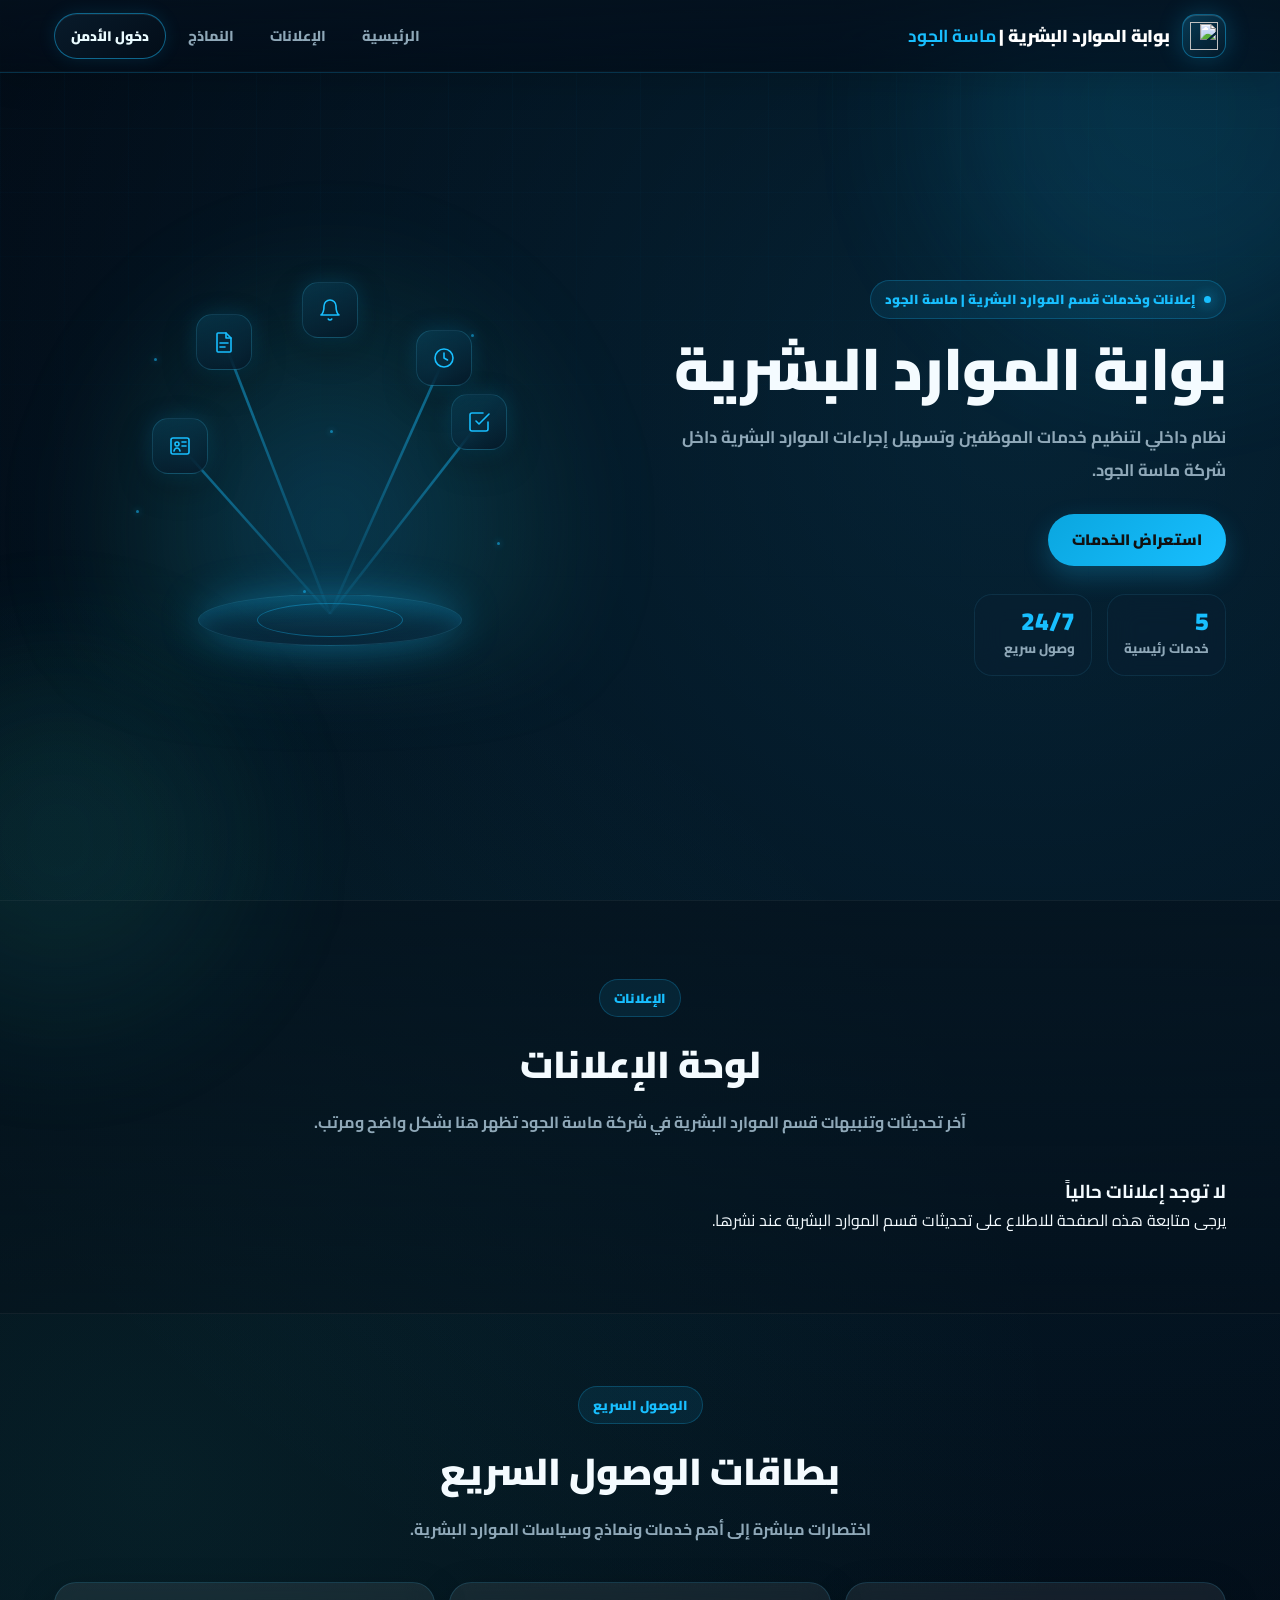
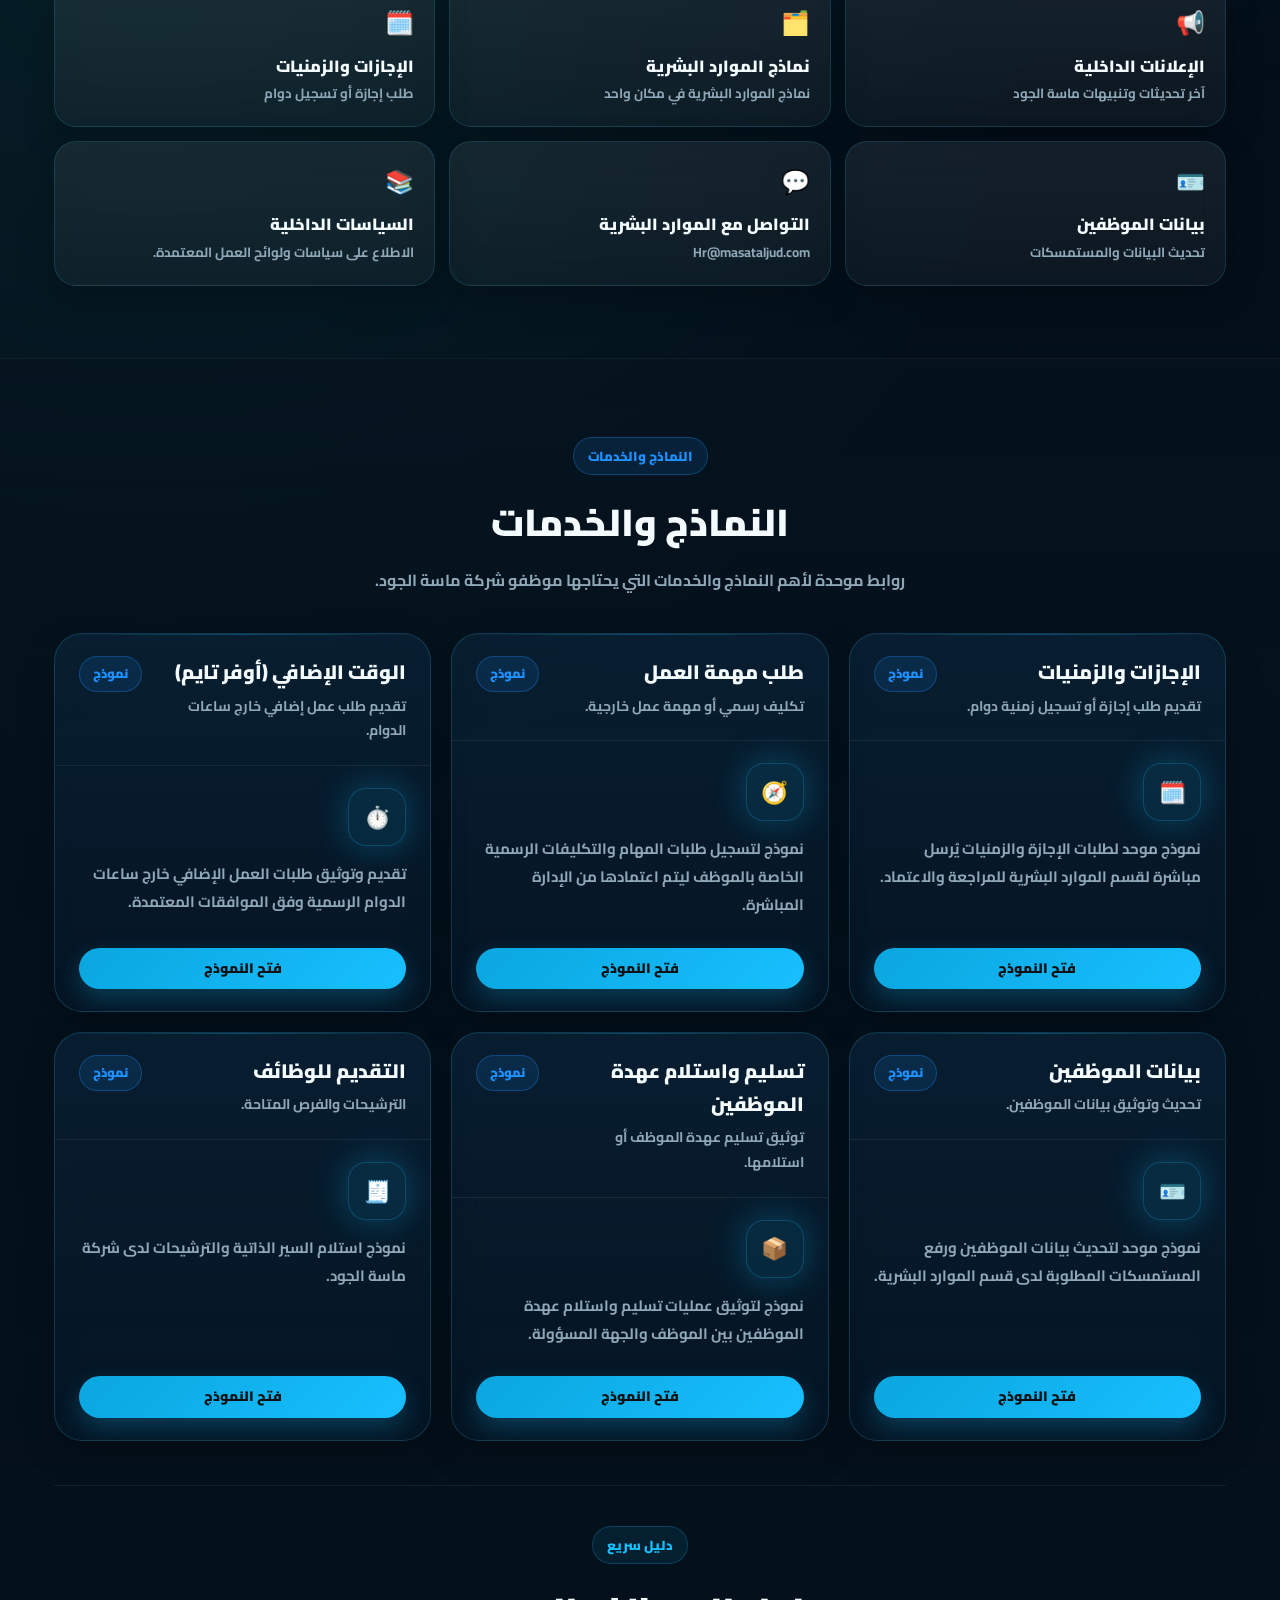
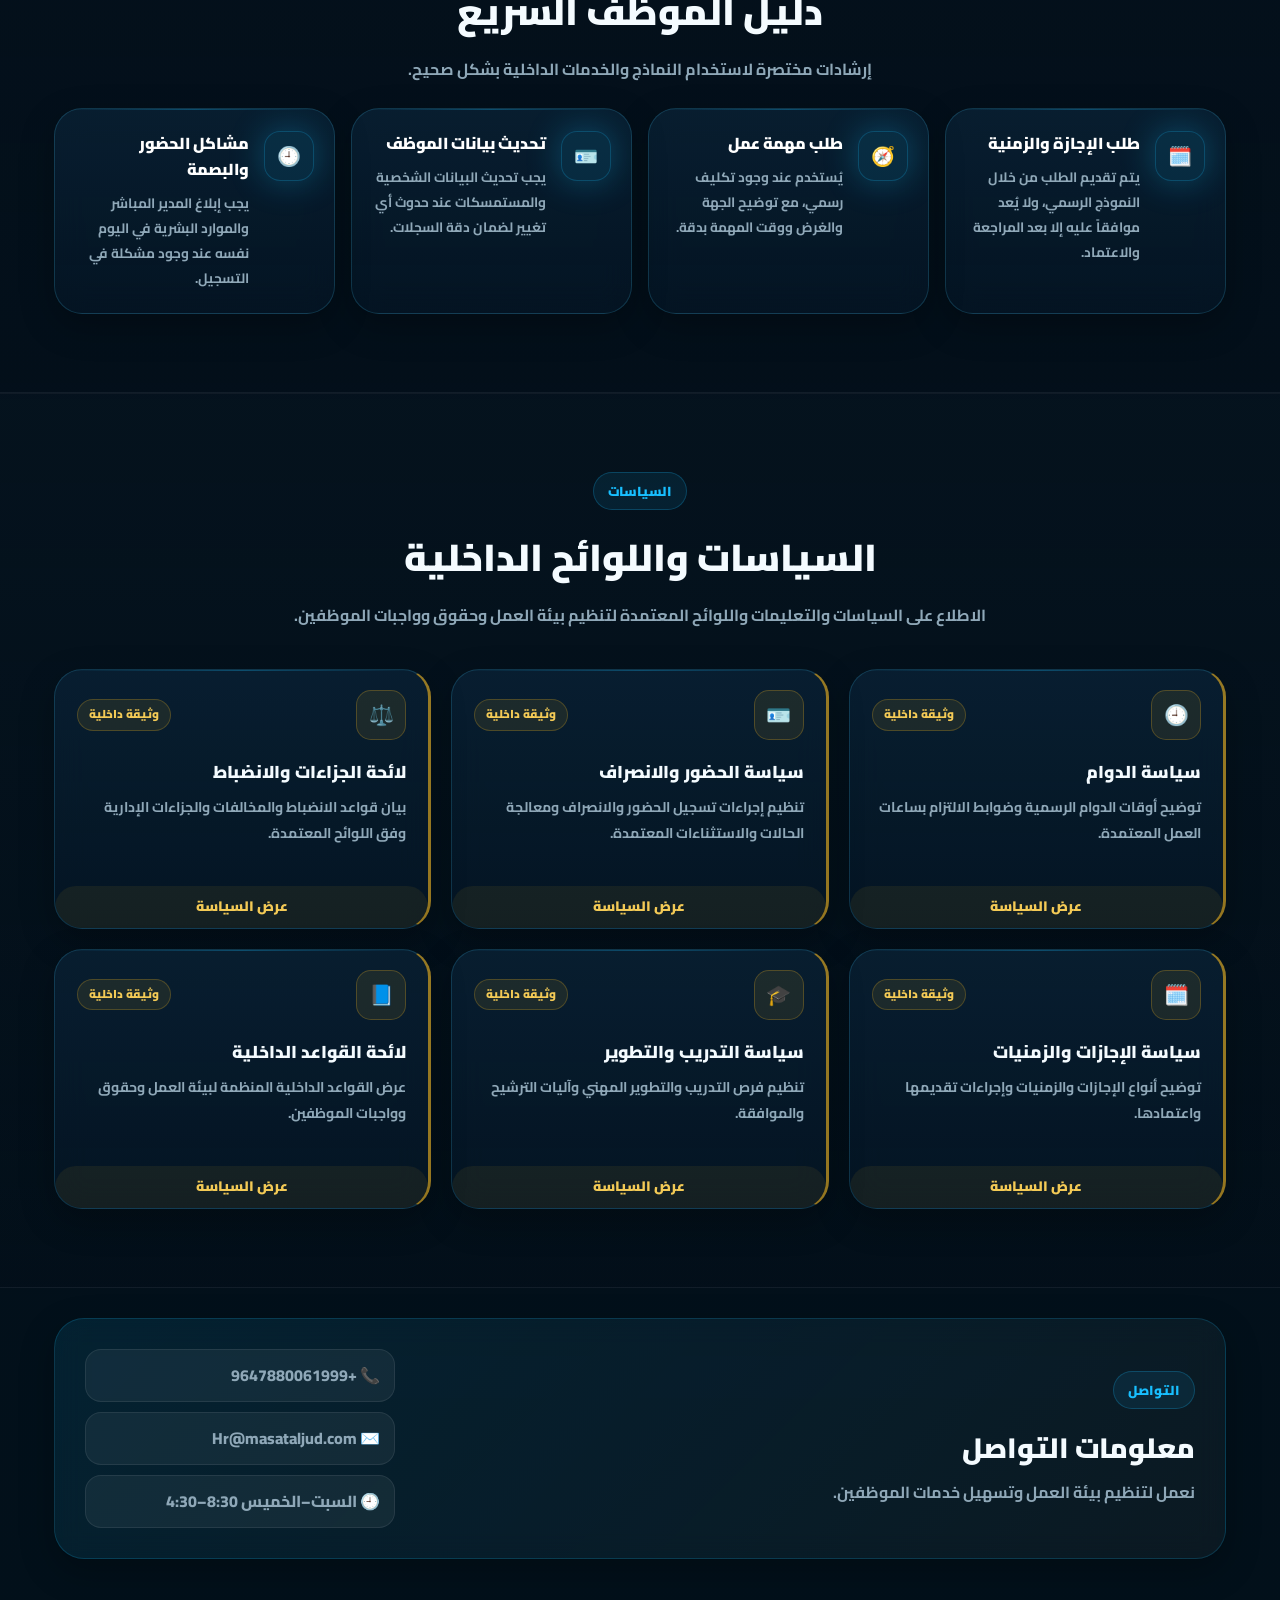
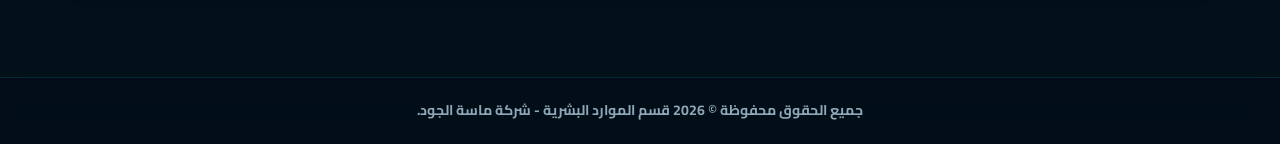
==== index.html @ 8b726bfa "Add files via upload" ====
<!DOCTYPE html>
<html lang="ar" dir="rtl">
<head>
  <meta charset="UTF-8" />
  <meta name="viewport" content="width=device-width, initial-scale=1.0, viewport-fit=cover" />
  <meta name="theme-color" content="#020812" />
  <meta name="mobile-web-app-capable" content="yes" />
  <meta name="apple-mobile-web-app-capable" content="yes" />
  <meta name="apple-mobile-web-app-status-bar-style" content="black-translucent" />
  <meta name="apple-mobile-web-app-title" content="موارد ماسة الجود" />
  <title>بوابة الموارد البشرية | شركة ماسة الجود</title>
  <link rel="preconnect" href="https://fonts.googleapis.com">
  <link href="https://fonts.googleapis.com/css2?family=Cairo:wght@300;400;600;700;800;900&display=swap" rel="stylesheet">
  <link rel="manifest" href="manifest.json?v=6" />
  <link rel="icon" type="image/png" sizes="192x192" href="icons/icon-192.png" />
  <link rel="apple-touch-icon" href="icons/icon-192.png" />
  <link rel="stylesheet" href="styles.css?v=9" />
</head>
<body>
  <div class="bg-orb orb-1"></div>
  <div class="bg-orb orb-2"></div>
  <div class="bg-grid"></div>

  <header id="header">
    <div class="container navbar">
      <a class="logo" href="index.html" aria-label="بوابة الموارد البشرية | شركة ماسة الجود">
        <span class="logo-icon">
          <img src="icons/logo-mark.svg" width="28" height="28" alt="" class="logo-mark-icon">
        </span>
        <span class="logo-text">بوابة الموارد البشرية | <strong>ماسة الجود</strong></span>
      </a>

      <nav class="nav-actions" aria-label="القائمة الرئيسية">
        <a class="nav-link" href="#home">الرئيسية</a>
        <a class="nav-link" href="#announcements">الإعلانات</a>
        <a class="nav-link" href="#forms">النماذج</a>
        <button class="btn btn-dark btn-sm" type="button" onclick="openAdminLogin()">دخول الأدمن</button>
      </nav>
    </div>
  </header>

  <main>
    <section class="hero portal-hero" id="home">
      <div class="container hero-layout">
        <div class="hero-copy reveal">
          <div class="eyebrow"><span></span>إعلانات وخدمات قسم الموارد البشرية | ماسة الجود</div>
          <h1>بوابة الموارد البشرية</h1>
          <p>
            نظام داخلي لتنظيم خدمات الموظفين وتسهيل إجراءات الموارد البشرية داخل شركة ماسة الجود.
          </p>

          <div class="hero-buttons">
            <a class="btn btn-primary" href="#quickAccess">استعراض الخدمات</a>
          </div>

          <div class="hero-metrics" aria-label="مؤشرات البوابة">
            <div><strong>5</strong><span>خدمات رئيسية</span></div>
            <div><strong>24/7</strong><span>وصول سريع</span></div>
          </div>
        </div>

        <div class="hero-visual reveal">
          <!-- مشهد Isometric يمثّل "بوابة خدمات الموظفين": منصة زجاجية + كروت أيقونات عائمة متصلة بخطوط نيون — بلا أي نص أو بيانات -->
          <div class="iso-scene" aria-hidden="true">
            <div class="iso-glow"></div>

            <div class="iso-particles">
              <span class="iso-particle p1"></span>
              <span class="iso-particle p2"></span>
              <span class="iso-particle p3"></span>
              <span class="iso-particle p4"></span>
              <span class="iso-particle p5"></span>
              <span class="iso-particle p6"></span>
            </div>

            <svg class="iso-lines" viewBox="0 0 100 100" preserveAspectRatio="none">
              <defs>
                <linearGradient id="isoLineGrad" x1="0" y1="1" x2="0" y2="0">
                  <stop offset="0%" stop-color="#18bfff" stop-opacity=".05"/>
                  <stop offset="100%" stop-color="#18bfff" stop-opacity=".55"/>
                </linearGradient>
              </defs>
              <line x1="50" y1="84" x2="16" y2="42" stroke="url(#isoLineGrad)" stroke-width="0.6"/>
              <line x1="50" y1="84" x2="84" y2="36" stroke="url(#isoLineGrad)" stroke-width="0.6"/>
              <line x1="50" y1="84" x2="26" y2="16" stroke="url(#isoLineGrad)" stroke-width="0.6"/>
              <line x1="50" y1="84" x2="76" y2="20" stroke="url(#isoLineGrad)" stroke-width="0.6"/>
              <line x1="50" y1="84" x2="50" y2="8" stroke="url(#isoLineGrad)" stroke-width="0.6"/>
            </svg>

            <div class="iso-platform"></div>

            <div class="iso-card-pos" style="left:16%;top:42%">
              <div class="iso-card card-1" title="ملف الموظف">
                <svg viewBox="0 0 24 24" fill="none" stroke="currentColor" stroke-width="1.6" stroke-linecap="round" stroke-linejoin="round">
                  <rect x="3" y="4" width="18" height="16" rx="2"/>
                  <circle cx="9" cy="10" r="2"/>
                  <path d="M6 17c.5-2 2-3 3-3s2.5 1 3 3"/>
                  <line x1="14" y1="8" x2="18" y2="8"/>
                  <line x1="14" y1="12" x2="18" y2="12"/>
                </svg>
              </div>
            </div>

            <div class="iso-card-pos" style="left:84%;top:36%">
              <div class="iso-card card-2" title="الطلبات">
                <svg viewBox="0 0 24 24" fill="none" stroke="currentColor" stroke-width="1.6" stroke-linecap="round" stroke-linejoin="round">
                  <path d="M9 11l3 3L22 4"/>
                  <path d="M21 12v7a2 2 0 0 1-2 2H5a2 2 0 0 1-2-2V5a2 2 0 0 1 2-2h11"/>
                </svg>
              </div>
            </div>

            <div class="iso-card-pos" style="left:26%;top:16%">
              <div class="iso-card card-3" title="المستندات">
                <svg viewBox="0 0 24 24" fill="none" stroke="currentColor" stroke-width="1.6" stroke-linecap="round" stroke-linejoin="round">
                  <path d="M14 3v5h5"/>
                  <path d="M6 3h8l5 5v13a1 1 0 0 1-1 1H6a1 1 0 0 1-1-1V4a1 1 0 0 1 1-1Z"/>
                  <line x1="8" y1="13" x2="16" y2="13"/>
                  <line x1="8" y1="17" x2="13" y2="17"/>
                </svg>
              </div>
            </div>

            <div class="iso-card-pos" style="left:76%;top:20%">
              <div class="iso-card card-4" title="الحضور">
                <svg viewBox="0 0 24 24" fill="none" stroke="currentColor" stroke-width="1.6" stroke-linecap="round" stroke-linejoin="round">
                  <circle cx="12" cy="12" r="9"/>
                  <path d="M12 7v5l3.5 2"/>
                </svg>
              </div>
            </div>

            <div class="iso-card-pos" style="left:50%;top:8%">
              <div class="iso-card card-5" title="الإشعارات">
                <svg viewBox="0 0 24 24" fill="none" stroke="currentColor" stroke-width="1.6" stroke-linecap="round" stroke-linejoin="round">
                  <path d="M18 8a6 6 0 1 0-12 0c0 7-3 9-3 9h18s-3-2-3-9"/>
                  <path d="M13.73 21a2 2 0 0 1-3.46 0"/>
                </svg>
              </div>
            </div>
          </div>
        </div>
      </div>
    </section>

    <section id="announcements" class="content-section section-panel">
      <div class="container">
        <div class="section-title reveal">
          <span class="section-kicker">الإعلانات</span>
          <h2>لوحة الإعلانات</h2>
          <p>آخر تحديثات وتنبيهات قسم الموارد البشرية في شركة ماسة الجود تظهر هنا بشكل واضح ومرتب.</p>
        </div>
        <div class="ann-list" id="annList"></div>
      </div>
    </section>

    <section class="quick-section" id="quickAccess">
      <div class="container">
        <div class="section-title reveal quick-section-title">
          <span class="section-kicker">الوصول السريع</span>
          <h2>بطاقات الوصول السريع</h2>
          <p>اختصارات مباشرة إلى أهم خدمات ونماذج وسياسات الموارد البشرية.</p>
        </div>
        <div class="quick-grid"></div>
      </div>
    </section>

    <section id="forms" class="content-section section-panel">
      <div class="container">
        <div class="section-title reveal">
          <span class="section-kicker blue">النماذج والخدمات</span>
          <h2>النماذج والخدمات</h2>
          <p>روابط موحدة لأهم النماذج والخدمات التي يحتاجها موظفو شركة ماسة الجود.</p>
        </div>

        <div class="forms-grid"></div>

        <div class="employee-guide-inline">
          <div class="section-title reveal guide-section-title">
            <span class="section-kicker">دليل سريع</span>
            <h2>دليل الموظف السريع</h2>
            <p>إرشادات مختصرة لاستخدام النماذج والخدمات الداخلية بشكل صحيح.</p>
          </div>

          <div class="employee-guide-grid">
            <article class="card guide-card reveal">
              <div class="icon-box" aria-hidden="true">🗓️</div>
              <div class="guide-content">
                <h3>طلب الإجازة والزمنية</h3>
                <p>يتم تقديم الطلب من خلال النموذج الرسمي، ولا يُعد موافقاً عليه إلا بعد المراجعة والاعتماد.</p>
              </div>
            </article>

            <article class="card guide-card reveal">
              <div class="icon-box" aria-hidden="true">🧭</div>
              <div class="guide-content">
                <h3>طلب مهمة عمل</h3>
                <p>يُستخدم عند وجود تكليف رسمي، مع توضيح الجهة والغرض ووقت المهمة بدقة.</p>
              </div>
            </article>

            <article class="card guide-card reveal">
              <div class="icon-box" aria-hidden="true">🪪</div>
              <div class="guide-content">
                <h3>تحديث بيانات الموظف</h3>
                <p>يجب تحديث البيانات الشخصية والمستمسكات عند حدوث أي تغيير لضمان دقة السجلات.</p>
              </div>
            </article>

            <article class="card guide-card reveal">
              <div class="icon-box" aria-hidden="true">🕘</div>
              <div class="guide-content">
                <h3>مشاكل الحضور والبصمة</h3>
                <p>يجب إبلاغ المدير المباشر والموارد البشرية في اليوم نفسه عند وجود مشكلة في التسجيل.</p>
              </div>
            </article>
          </div>
        </div>
      </div>
    </section>

    <section id="policies" class="policies-section content-section section-panel">
      <div class="container">
        <div class="section-title reveal">
          <span class="section-kicker policy-kicker">السياسات</span>
          <h2>السياسات واللوائح الداخلية</h2>
          <p>الاطلاع على السياسات والتعليمات واللوائح المعتمدة لتنظيم بيئة العمل وحقوق وواجبات الموظفين.</p>
        </div>
        <div class="policies-grid" id="policiesGrid"></div>
      </div>
    </section>

    <section id="info" class="info-section content-section">
      <div class="container">
        <div class="contact-panel reveal">
          <div>
            <span class="section-kicker">التواصل</span>
            <h2>معلومات التواصل</h2>
            <p>نعمل لتنظيم بيئة العمل وتسهيل خدمات الموظفين.</p>
          </div>
          <div class="contact-items">
            <div class="contact-item">📞 <span id="hrPhone">+9647880061999</span></div>
            <div class="contact-item">✉️ <a id="hrEmail" href="mailto:Hr@masataljud.com">Hr@masataljud.com</a></div>
            <div class="contact-item">🕘 السبت–الخميس 8:30–4:30</div>
          </div>
        </div>
      </div>
    </section>
  </main>

  <footer>
    <div class="container footer-mini">
      <p>جميع الحقوق محفوظة &copy; <span id="year">2026</span> قسم الموارد البشرية - شركة ماسة الجود.</p>
    </div>
  </footer>

  <div class="modal" id="adminLoginModal" aria-hidden="true">
    <div class="modal-dialog admin-dialog" role="dialog" aria-modal="true">
      <div class="modal-head">
        <h3>دخول أدمن ماسة الجود</h3>
        <button class="xbtn" type="button" onclick="closeAdminLogin()">✕</button>
      </div>
      <div class="admin-login-body">
        <p class="admin-login-text">الرجاء إدخال كلمة المرور للدخول إلى بوابة أدمن شركة ماسة الجود.</p>
        <input type="password" id="adminPassword" placeholder="أدخل كلمة المرور" class="admin-password-input" />
        <div id="adminLoginError" class="admin-login-error"></div>
        <div class="admin-login-actions">
          <button class="btn btn-primary" id="adminLoginSubmit" type="button" onclick="submitAdminLogin()">دخول</button>
          <button class="btn btn-outline-dark" type="button" onclick="closeAdminLogin()">إلغاء</button>
        </div>
      </div>
    </div>
  </div>

  <script src="script.js?v=9"></script>
  <script>
    if ("serviceWorker" in navigator) {
      window.addEventListener("load", () => navigator.serviceWorker.register("./service-worker.js?v=11"));
    }
  </script>
</body>
</html>
---- styles.css ----
/* ===== MASA ALJUD HR PORTAL - DARK FUTURISTIC / PREMIUM TECH UI ===== */
:root{
  --navy:#020812;
  --navy-2:#04111f;
  --navy-3:#071826;
  --panel:rgba(10,32,52,.42);
  --panel-strong:rgba(10,32,52,.62);
  --border:rgba(74,207,255,.16);
  --border-soft:rgba(74,207,255,.10);
  --cyan:#18bfff;
  --blue:#0aa6df;
  --cyan-soft:rgba(24,191,255,.14);
  --cyan-border:rgba(24,191,255,.28);
  --white:#ffffff;
  --text:#f4fbff;
  --muted:#8fa8b8;
  --muted-2:#77839a;
  --warning:#2dd4bf;
  --danger:#ff4466;
  --radius-sm:12px;
  --radius:18px;
  --radius-lg:28px;
  --container:1220px;
  --shadow:0 20px 70px rgba(0,0,0,.42);
  --shadow-soft:0 12px 34px rgba(0,0,0,.26);
  --glow:0 0 35px rgba(24,191,255,.30);
  --transition:all .32s cubic-bezier(.4,0,.2,1);
  --font:'Cairo',sans-serif;
  /* أسماء إضافية مطابقة لمواصفات الهوية الجديدة (aliases) */
  --bg-main:#020812;
  --bg-section:#04111f;
  --card-bg:rgba(5,22,38,.72);
  --card-border:rgba(74,207,255,.18);
  --primary:#18bfff;
  --primary-soft:#0aa6df;
  --cyan-glow:rgba(24,191,255,.35);
  --text-main:#f4fbff;
  --text-muted:#8fa8b8;
}

*{box-sizing:border-box;margin:0;padding:0}
*::before,*::after{box-sizing:border-box}
html{scroll-behavior:smooth}
body{
  font-family:var(--font);
  background:
    radial-gradient(circle at 80% 8%, rgba(24,191,255,.14), transparent 28%),
    radial-gradient(circle at 12% 30%, rgba(45,212,191,.09), transparent 25%),
    linear-gradient(180deg,var(--navy),#03101c 48%,#02101a);
  color:var(--text);
  line-height:1.7;
  overflow-x:hidden;
  min-height:100vh;
}
body.admin-page{padding-top:88px}
a{text-decoration:none;color:inherit}
ul{list-style:none}
img{max-width:100%;display:block}
button,input,select,textarea{font-family:var(--font)}

.container{max-width:var(--container);margin:0 auto;padding:0 24px;position:relative;z-index:2}
.bg-grid{position:fixed;inset:0;background-image:linear-gradient(rgba(24,191,255,.035) 1px,transparent 1px),linear-gradient(90deg,rgba(24,191,255,.035) 1px,transparent 1px);background-size:64px 64px;mask-image:linear-gradient(to bottom,rgba(0,0,0,.75),transparent 70%);pointer-events:none;z-index:0}
.bg-orb{position:fixed;border-radius:999px;filter:blur(78px);pointer-events:none;z-index:0;opacity:.82;animation:orbFloat 13s ease-in-out infinite alternate}
.orb-1{width:460px;height:460px;right:-120px;top:-120px;background:rgba(24,191,255,.16)}
.orb-2{width:360px;height:360px;left:-120px;bottom:-120px;background:rgba(45,212,191,.12);animation-delay:-6s}
@keyframes orbFloat{to{transform:translate(34px,42px) scale(1.08)}}

header,.app-header{
  position:fixed;top:0;left:0;right:0;z-index:1000;
  background:linear-gradient(180deg,rgba(4,16,28,.82),rgba(3,12,22,.68));
  backdrop-filter:blur(18px) saturate(140%);
  -webkit-backdrop-filter:blur(18px) saturate(140%);
  border-bottom:1px solid rgba(24,191,255,.20);
  box-shadow:0 8px 32px rgba(0,0,0,.14),inset 0 -1px 0 rgba(255,255,255,.025);
  transition:var(--transition);
}
header.scrolled,.app-header.scrolled{background:rgba(3,13,23,.90);border-bottom-color:rgba(24,191,255,.27);box-shadow:0 12px 34px rgba(0,0,0,.30)}
.navbar{min-height:72px;display:flex;align-items:center;justify-content:space-between;gap:18px;transition:var(--transition)}
header.scrolled .navbar{min-height:62px}
.logo{display:flex;align-items:center;gap:12px;font-weight:900;color:var(--white);white-space:nowrap}
.logo-icon{width:44px;height:44px;border-radius:14px;display:grid;place-items:center;background:linear-gradient(145deg,rgba(24,191,255,.22),rgba(6,28,44,.58));border:1px solid rgba(24,191,255,.40);color:var(--cyan);box-shadow:0 0 24px rgba(24,191,255,.22),inset 0 1px 0 rgba(255,255,255,.13);transition:var(--transition)}
.logo:hover .logo-icon{border-color:rgba(24,191,255,.68);box-shadow:0 0 30px rgba(24,191,255,.34),inset 0 1px 0 rgba(255,255,255,.16)}
.logo-mark-icon{display:block;object-fit:contain}
.logo-text{font-size:1.08rem;letter-spacing:-.15px}
.logo-text strong{color:var(--cyan)}
.nav-actions{display:flex;align-items:center;gap:8px;flex-wrap:wrap;justify-content:flex-end}
.nav-link{color:var(--muted);font-weight:800;font-size:.9rem;padding:8px 13px;border:1px solid transparent;border-radius:999px;transition:var(--transition);white-space:nowrap}
.nav-link:hover,.nav-link.active{color:var(--white);background:rgba(24,191,255,.085);border-color:rgba(24,191,255,.15);box-shadow:inset 0 1px 0 rgba(255,255,255,.035)}
.nav-actions .btn-dark{background:linear-gradient(145deg,rgba(9,29,45,.92),rgba(3,14,25,.92));border-color:rgba(24,191,255,.48);color:#eafbff;box-shadow:0 0 18px rgba(24,191,255,.12),inset 0 1px 0 rgba(255,255,255,.06)}
.nav-actions .btn-dark:hover{background:rgba(24,191,255,.12);border-color:rgba(24,191,255,.78);box-shadow:0 0 25px rgba(24,191,255,.23)}

.btn{display:inline-flex;align-items:center;justify-content:center;gap:8px;border:0;border-radius:999px;padding:13px 24px;font-size:.95rem;font-weight:900;cursor:pointer;transition:var(--transition);position:relative;overflow:hidden;white-space:nowrap}
.btn::after{content:"";position:absolute;inset:0;background:rgba(255,255,255,0);transition:var(--transition)}
.btn:hover::after{background:rgba(255,255,255,.07)}
.btn:hover{transform:translateY(-2px)}
.btn-primary{color:#111;background:linear-gradient(135deg,#0aa6df,#18bfff);box-shadow:0 10px 26px rgba(24,191,255,.24)}
.btn-primary:hover{box-shadow:0 14px 34px rgba(24,191,255,.35)}
.btn-outline{background:rgba(24,191,255,.05);border:1px solid rgba(24,191,255,.40);color:var(--cyan)}
.btn-outline:hover{background:rgba(24,191,255,.12);border-color:var(--cyan)}
.btn-dark{background:rgba(255,255,255,.07);border:1px solid rgba(255,255,255,.12);color:var(--white)}
.btn-dark:hover{background:rgba(255,255,255,.12)}
.btn-outline-dark{background:transparent;border:1px solid rgba(255,255,255,.18);color:var(--muted)}
.btn-outline-dark:hover{color:var(--white);border-color:rgba(255,255,255,.34)}
.btn-sm{padding:9px 16px;font-size:.86rem;border-radius:999px}

.hero{position:relative;min-height:100vh;display:flex;align-items:center;padding:120px 0 64px}
.hero-layout{display:grid;grid-template-columns:1.02fr .98fr;gap:46px;align-items:center}
.eyebrow,.section-kicker{display:inline-flex;align-items:center;gap:8px;color:var(--cyan);background:rgba(24,191,255,.09);border:1px solid rgba(24,191,255,.23);border-radius:999px;padding:7px 14px;font-weight:900;font-size:.82rem;margin-bottom:16px}
.eyebrow span{width:7px;height:7px;border-radius:999px;background:var(--cyan);box-shadow:0 0 14px var(--cyan);animation:pulse 2.4s ease-in-out infinite}
@keyframes pulse{50%{opacity:.45;transform:scale(.82)}}
.hero h1{font-size:clamp(2rem,4.6vw,4.2rem);line-height:1.16;font-weight:900;letter-spacing:-.5px;margin-bottom:18px;max-width:720px}
.hero p{color:var(--muted);font-weight:700;font-size:1.05rem;line-height:2;max-width:660px}
.hero-buttons{display:flex;gap:12px;flex-wrap:wrap;margin-top:26px}
.hero-metrics{display:flex;gap:15px;flex-wrap:wrap;margin-top:28px}
.hero-metrics div{min-width:118px;padding:14px 16px;border-radius:18px;background:var(--panel);border:1px solid var(--border-soft);backdrop-filter:blur(14px)}
.hero-metrics strong{display:block;color:var(--cyan);font-size:1.55rem;font-weight:900;line-height:1}
.hero-metrics span{color:var(--muted);font-size:.82rem;font-weight:800}
.hero-visual{position:relative;min-height:430px;display:flex;align-items:center;justify-content:center}

/* ---- Hero Isometric HR Interface — منصة زجاجية + كروت أيقونات عائمة متصلة بخطوط نيون، بلا أي نص ---- */
.iso-scene{position:relative;width:100%;max-width:440px;min-height:400px;margin:0 auto}
.iso-glow{
  position:absolute;inset:-10% -10% 4% -10%;z-index:0;pointer-events:none;
  background:radial-gradient(ellipse at 50% 68%,rgba(24,191,255,.22),rgba(45,212,191,.09) 45%,transparent 74%);
  filter:blur(46px);
  animation:isoGlowPulse 7s ease-in-out infinite alternate;
}
@keyframes isoGlowPulse{to{opacity:.85;transform:scale(1.05)}}

.iso-particles{position:absolute;inset:0;z-index:1;pointer-events:none}
.iso-particle{position:absolute;width:3px;height:3px;border-radius:50%;background:var(--cyan);box-shadow:0 0 6px var(--cyan);opacity:.55;animation:isoParticleDrift 9s ease-in-out infinite alternate}
.iso-particle.p1{top:20%;left:10%}
.iso-particle.p2{top:58%;left:6%;animation-delay:-2s}
.iso-particle.p3{top:14%;left:82%;animation-delay:-4s}
.iso-particle.p4{top:66%;left:88%;animation-delay:-1s}
.iso-particle.p5{top:38%;left:50%;animation-delay:-3s}
.iso-particle.p6{top:78%;left:44%;animation-delay:-5s}
@keyframes isoParticleDrift{to{transform:translateY(-16px);opacity:.12}}

.iso-lines{position:absolute;inset:0;z-index:1;width:100%;height:100%;pointer-events:none}

.iso-platform{
  position:absolute;left:50%;bottom:8%;width:60%;height:13%;
  transform:translateX(-50%);
  border-radius:50%;
  background:linear-gradient(180deg,rgba(24,191,255,.16),rgba(10,34,54,.6));
  border:1px solid var(--card-border);
  box-shadow:0 0 40px var(--cyan-glow),inset 0 8px 20px rgba(24,191,255,.14);
  z-index:1;
}
.iso-platform::after{
  content:"";position:absolute;inset:16% 22%;border-radius:50%;
  border:1px solid rgba(24,191,255,.35);
}

.iso-card-pos{position:absolute;transform:translate(-50%,-50%);z-index:2}
.iso-card{
  width:56px;height:56px;border-radius:16px;
  display:grid;place-items:center;
  background:linear-gradient(160deg,rgba(24,191,255,.14),var(--card-bg));
  border:1px solid var(--card-border);
  box-shadow:var(--shadow-soft),0 0 22px rgba(24,191,255,.18);
  backdrop-filter:blur(10px);
  color:var(--cyan);
  animation:isoCardFloat 6s ease-in-out infinite alternate;
}
.iso-card svg{width:24px;height:24px}
.iso-card.card-1{animation-delay:-.5s}
.iso-card.card-2{animation-delay:-2s}
.iso-card.card-3{animation-delay:-3.5s}
.iso-card.card-4{animation-delay:-1.2s}
.iso-card.card-5{animation-delay:-4.2s}
@keyframes isoCardFloat{to{transform:translateY(-10px)}}

.quick-section{padding:72px 0;margin-top:0;position:relative;z-index:5}
.quick-grid{display:grid;grid-template-columns:repeat(3,minmax(0,1fr));gap:14px;perspective:1200px}
.quick-card{min-height:142px;display:flex;flex-direction:column;justify-content:center;align-items:flex-start;text-align:right;background:linear-gradient(180deg,rgba(255,255,255,.075),rgba(255,255,255,.038));border:1px solid var(--border);border-radius:22px;padding:20px;box-shadow:var(--shadow-soft);transition:var(--transition);backdrop-filter:blur(14px);color:var(--text)}
.quick-card:hover{transform:translateY(-6px);border-color:rgba(24,191,255,.30);box-shadow:var(--shadow-soft),var(--glow)}
.quick-button{width:100%;font-family:var(--font);cursor:pointer}
.quick-icon{font-size:1.45rem;margin-bottom:10px}
.quick-card strong{font-size:1.02rem;font-weight:900}
.quick-card small{color:var(--muted);font-weight:700;margin-top:3px}

.card-badge-chip{display:inline-flex;align-items:center;border-radius:999px;padding:3px 10px;font-size:.68rem;font-weight:900;margin-bottom:8px;align-self:flex-start}
.card-badge-chip.badge-new{background:rgba(45,212,191,.14);border:1px solid rgba(45,212,191,.32);color:var(--warning)}
.card-badge-chip.badge-important{background:rgba(255,68,102,.14);border:1px solid rgba(255,68,102,.32);color:var(--danger)}
.card-badge-chip.badge-updated{background:rgba(24,191,255,.12);border:1px solid rgba(24,191,255,.30);color:var(--cyan)}

.card-size-wide{grid-column:span 2}
.card-size-large{grid-column:span 2}
.card-size-small{grid-column:span 1}

.content-section{padding:78px 0}
.section-panel{background:linear-gradient(180deg,rgba(5,19,30,.72),rgba(4,14,24,.35));border-top:1px solid rgba(255,255,255,.05);border-bottom:1px solid rgba(255,255,255,.05)}
.section-title{text-align:center;margin-bottom:38px}
.section-title h2{font-size:clamp(1.65rem,3vw,2.35rem);font-weight:900;margin-bottom:10px}
.section-title p{max-width:720px;margin:0 auto;color:var(--muted);font-weight:700;line-height:1.9}
.card{background:linear-gradient(180deg,rgba(10,34,54,.78),var(--card-bg));border:1px solid var(--card-border);border-radius:var(--radius-lg);box-shadow:var(--shadow-soft);backdrop-filter:blur(16px);position:relative;overflow:hidden;transition:var(--transition)}
.card::before{content:"";position:absolute;top:0;right:0;left:0;height:1px;background:linear-gradient(90deg,transparent,rgba(24,191,255,.45),transparent);opacity:.65}
.card:hover{transform:translateY(-4px) rotateX(2deg) rotateY(-1.5deg);border-color:var(--cyan-border);box-shadow:var(--shadow),0 0 42px var(--cyan-glow)}
.card-head{display:flex;align-items:flex-start;justify-content:space-between;gap:14px;padding:22px 24px;border-bottom:1px solid rgba(255,255,255,.075)}
.card-head h3{font-weight:900;font-size:1.22rem;margin-bottom:4px}
.card-head p{color:var(--muted);font-weight:700;font-size:.88rem;line-height:1.75}
.card-body{padding:22px 24px}
.badge{display:inline-flex;align-items:center;justify-content:center;border:1px solid rgba(24,191,255,.24);background:rgba(24,191,255,.10);color:var(--cyan);border-radius:999px;padding:6px 13px;font-size:.8rem;font-weight:900;white-space:nowrap}

.ann-list{display:grid;grid-template-columns:repeat(2,minmax(0,1fr));gap:18px}
.ann-title{font-size:1.18rem;font-weight:900;margin-bottom:8px;color:var(--white)}
.ann-text{color:var(--muted);font-weight:700;line-height:1.85}
.ann-meta{display:flex;flex-wrap:wrap;gap:8px;margin-top:14px}
.pill{display:inline-flex;align-items:center;gap:6px;border-radius:999px;padding:6px 12px;font-size:.82rem;font-weight:900;color:var(--cyan);background:rgba(24,191,255,.09);border:1px solid rgba(24,191,255,.18)}
.pill.gray{color:var(--muted);background:rgba(255,255,255,.06);border-color:rgba(255,255,255,.10)}
.ann-actions{margin-top:16px}

.icon-box{width:58px;height:58px;border-radius:18px;display:grid;place-items:center;flex:0 0 auto;background:rgba(24,191,255,.10);border:1px solid rgba(24,191,255,.22);box-shadow:var(--glow);font-size:1.35rem}
.apply-text{color:var(--muted);font-size:.94rem;font-weight:700;line-height:1.85;margin-bottom:15px}

.info-section{padding-top:30px}
.contact-panel{display:flex;justify-content:space-between;gap:28px;align-items:center;background:linear-gradient(135deg,rgba(24,191,255,.10),rgba(255,255,255,.04));border:1px solid rgba(24,191,255,.18);border-radius:30px;padding:30px;box-shadow:var(--shadow-soft);backdrop-filter:blur(14px)}
.contact-panel h2{font-size:1.75rem;font-weight:900;margin-bottom:6px}
.contact-panel p{color:var(--muted);font-weight:700}
.contact-items{display:grid;gap:10px;min-width:310px}
.contact-item{padding:12px 14px;border-radius:16px;background:rgba(255,255,255,.055);border:1px solid rgba(255,255,255,.08);color:var(--muted);font-weight:800}

footer{margin-top:40px;padding:20px 0;border-top:1px solid rgba(24,191,255,.14);background:rgba(4,14,24,.62);backdrop-filter:blur(12px);-webkit-backdrop-filter:blur(12px)}
.footer-mini{display:flex;align-items:center;justify-content:center;text-align:center;color:var(--muted);font-weight:700}
.footer-mini p{font-size:.88rem;line-height:1.8}

.modal{position:fixed;inset:0;background:rgba(0,0,0,.62);display:none;align-items:center;justify-content:center;z-index:2000;padding:18px}
.modal.show{display:flex}
.modal-dialog{width:min(900px,96vw);background:rgba(4,17,28,.96);border:1px solid rgba(255,255,255,.12);border-radius:24px;box-shadow:var(--shadow);overflow:hidden;backdrop-filter:blur(18px)}
.modal-head{display:flex;justify-content:space-between;align-items:center;gap:12px;padding:18px 20px;border-bottom:1px solid rgba(255,255,255,.08)}
.modal-head h3{font-weight:900;font-size:1.2rem}
.xbtn{width:40px;height:40px;border:0;border-radius:999px;background:rgba(255,255,255,.08);color:var(--white);cursor:pointer;font-weight:900;transition:var(--transition)}
.xbtn:hover{background:rgba(255,68,102,.16);color:var(--danger)}
.admin-dialog{width:min(470px,95vw)}
.admin-login-body{padding:22px}
.admin-login-text{color:var(--muted);font-weight:700;margin-bottom:14px}
.admin-password-input{width:100%;padding:14px 16px;border-radius:14px;border:1px solid rgba(255,255,255,.13);background:rgba(255,255,255,.06);color:var(--white);outline:0;font-size:1rem;margin-bottom:12px}
.admin-password-input:focus{border-color:rgba(24,191,255,.55);box-shadow:0 0 0 4px rgba(24,191,255,.10)}
.admin-login-error{color:var(--danger);font-weight:800;min-height:24px;margin-bottom:10px}
.admin-login-actions{display:flex;gap:10px;flex-wrap:wrap}

.reveal{opacity:0;transform:translateY(24px);transition:opacity .7s ease,transform .7s ease}
.reveal.visible{opacity:1;transform:translateY(0)}

@media(max-width:1060px){
  .hero-layout{grid-template-columns:1fr}
  .hero{padding-top:112px}
  .hero-visual{min-height:auto}
  .quick-grid{grid-template-columns:repeat(3,1fr)}
  .ann-list{grid-template-columns:1fr}
}
@media(max-width:760px){
  body.admin-page{padding-top:118px}
  .navbar{min-height:auto;padding:10px 0 11px;flex-direction:column;align-items:center;gap:8px}
  header.scrolled .navbar{min-height:auto}
  .logo{justify-content:center}.logo-icon{width:39px;height:39px;border-radius:12px}.logo-icon svg,.logo-icon img{width:24px;height:24px}.logo-text{font-size:.96rem}
  .nav-actions{justify-content:center;gap:5px;width:100%}.nav-link{font-size:.81rem;padding:6px 9px}.nav-actions .btn-sm{padding:7px 12px;font-size:.8rem}
  .hero{min-height:auto;padding:150px 0 48px}
  .hero-copy{text-align:center}.hero p{margin:0 auto}.hero-buttons,.hero-metrics{justify-content:center}
  .iso-scene{max-width:300px;min-height:300px}
  .iso-card{width:44px;height:44px;border-radius:12px}
  .iso-card svg{width:18px;height:18px}
  .quick-grid{grid-template-columns:1fr 1fr}
  .content-section{padding:56px 0}
  .contact-panel{flex-direction:column;align-items:stretch;text-align:center}.contact-items{min-width:0}
  .card-head{flex-direction:column}
  .card,.quick-card,.contact-panel{min-width:0}
  .card h2,.card h3,.card h4,.quick-card strong,.contact-panel h2{overflow-wrap:anywhere}
  .modal{padding:max(12px,env(safe-area-inset-top)) 12px max(12px,env(safe-area-inset-bottom))}
  .admin-dialog{width:100%;max-height:calc(100dvh - 24px);overflow-y:auto;border-radius:20px}
  .admin-login-actions .btn{min-height:48px;flex:1 1 130px}
}
@media(max-width:520px){
  .container{padding:0 16px}
  .logo{gap:8px}.logo-text{font-size:.84rem}.nav-actions{flex-wrap:nowrap}.nav-link{font-size:.73rem;padding:5px 7px}.nav-actions .btn-sm{padding:6px 9px;font-size:.73rem}
  .quick-grid{grid-template-columns:1fr}
  .hero-metrics div{flex:1 1 120px}
  .btn{width:100%}
  .nav-actions .btn,.nav-actions .nav-link{width:auto}
  .iso-scene{max-width:230px;min-height:230px}
  .iso-card{width:38px;height:38px}
  .iso-card svg{width:16px;height:16px}
  .hero-buttons .btn,.form-card .btn{min-height:48px}
  .admin-login-body{padding:18px}.modal-head{padding:15px 16px}.modal-head h3{font-size:1.05rem}
}
@media (prefers-reduced-motion: reduce){
  .iso-card,.iso-glow,.iso-particle{animation:none!important}
}
@media print{
  header,.app-header,.nav-actions,.actions,.hero-buttons,.quick-section,footer,.modal{display:none!important}
  body{background:#fff!important;color:#111!important;padding-top:0!important}
  .bg-grid,.bg-orb{display:none!important}
  .card,.visual-card,.contact-panel{box-shadow:none!important;background:#fff!important;border:1px solid #ddd!important}
}
.ann-list {
  display: grid;
  grid-template-columns: repeat(2, minmax(0, 1fr));
  gap: 22px;
  align-items: stretch;
}

.ann-item {
  min-height: 230px;
}

.announcement-card-body {
  height: 100%;
  display: flex;
  flex-direction: column;
  gap: 14px;
}

.announcement-top {
  display: flex;
  align-items: center;
  justify-content: space-between;
  gap: 12px;
  flex-wrap: wrap;
  margin-bottom: 4px;
}

.announcement-tag,
.announcement-date {
  display: inline-flex;
  align-items: center;
  gap: 6px;
  border-radius: 999px;
  padding: 7px 14px;
  font-size: 0.82rem;
  font-weight: 900;
  line-height: 1;
}

.announcement-tag {
  color: var(--cyan);
  background: rgba(212, 175, 55, 0.10);
  border: 1px solid rgba(212, 175, 55, 0.22);
}

.announcement-date {
  color: var(--muted);
  background: rgba(255, 255, 255, 0.06);
  border: 1px solid rgba(255, 255, 255, 0.10);
}

.ann-title {
  font-size: 1.45rem;
  font-weight: 900;
  color: var(--white);
  line-height: 1.45;
  margin: 0;
}

.ann-text {
  color: var(--muted);
  font-size: 1rem;
  font-weight: 700;
  line-height: 1.9;
  margin: 0;
  flex: 1;
}

.ann-actions {
  margin-top: auto;
  display: flex;
  justify-content: flex-start;
}

html[dir="rtl"] .ann-actions {
  justify-content: flex-start;
}

@media (max-width: 900px) {
  .ann-list {
    grid-template-columns: 1fr;
  }

  .ann-item {
    min-height: auto;
  }

  /* ===== FIX: Prevent page sections from disappearing if JS/reveal fails ===== */
.reveal {
  opacity: 1 !important;
  transform: none !important;
}

.reveal.visible,
.reveal.revealed {
  opacity: 1 !important;
  transform: none !important;
}
}

/* =========================================================
   MASA ALJUD — Forms Cards Layer
   قسم "النماذج" + تمييز نوع البطاقة (خدمة/فورم) بلون ثانوي هادئ
   Additive only — بدون أي عنصر بصري ثقيل أو حركة جديدة
========================================================= */
:root{
  --blue-electric:#1e90ff;
  --blue-electric-soft:rgba(30,144,255,.12);
  --blue-electric-border:rgba(30,144,255,.30);
}
.section-kicker.blue,.badge.blue{
  color:var(--blue-electric);
  background:var(--blue-electric-soft);
  border-color:var(--blue-electric-border);
}

.forms-grid{display:grid;grid-template-columns:repeat(3,minmax(0,1fr));gap:20px;perspective:1200px}
.form-card{display:flex;flex-direction:column}
.form-card .card-body{display:flex;flex-direction:column;gap:14px;flex:1}
.form-card .card-body p{flex:1}

.employee-guide-section{border-top:1px solid var(--border-soft)}
.employee-guide-inline{margin-top:44px;padding-top:40px;border-top:1px solid var(--border-soft)}
.guide-section-title{margin-bottom:24px}
.employee-guide-grid{display:grid;grid-template-columns:repeat(4,minmax(0,1fr));gap:16px;align-items:stretch}
.guide-card{height:100%;display:flex;align-items:flex-start;gap:15px;padding:22px 20px}
.guide-card .icon-box{width:50px;height:50px;border-radius:16px;font-size:1.2rem}
.guide-content{min-width:0}
.guide-content h3{font-size:1rem;font-weight:900;line-height:1.6;margin-bottom:8px;color:var(--white)}
.guide-content p{color:var(--muted);font-size:.85rem;font-weight:700;line-height:1.85}

.policies-grid{display:grid;grid-template-columns:repeat(3,minmax(0,1fr));gap:20px;align-items:stretch}
.policy-card{height:100%;display:flex;flex-direction:column;border-inline-start:3px solid rgba(218,165,32,.68)}
.policy-card-top{display:flex;align-items:center;justify-content:space-between;gap:12px;padding:20px 22px 0}
.policy-icon{width:50px;height:50px;display:grid;place-items:center;flex:0 0 auto;border-radius:15px;font-size:1.25rem;background:rgba(218,165,32,.10);border:1px solid rgba(218,165,32,.28)}
.policy-type{display:inline-flex;align-items:center;border-radius:999px;padding:5px 11px;font-size:.72rem;font-weight:900;color:#f3ca56;background:rgba(218,165,32,.10);border:1px solid rgba(218,165,32,.26)}
.policy-card-content{display:flex;flex:1;flex-direction:column;align-items:flex-start;padding:18px 22px 22px}
.policy-card-content h3{font-size:1.08rem;font-weight:900;line-height:1.65;margin-bottom:8px}
.policy-card-content p{flex:1;color:var(--muted);font-size:.88rem;font-weight:700;line-height:1.85}
.policy-meta{display:flex;flex-wrap:wrap;gap:8px;margin-top:14px;color:var(--muted);font-size:.76rem;font-weight:800}
.policy-meta span{padding:5px 9px;border-radius:10px;background:rgba(255,255,255,.05);border:1px solid rgba(255,255,255,.08)}
.policy-btn{margin-top:18px;color:#f3ca56;border-color:rgba(218,165,32,.36);background:rgba(218,165,32,.08)}
.policy-btn:hover{border-color:rgba(218,165,32,.62);background:rgba(218,165,32,.14)}
.policies-empty{grid-column:1/-1;padding:28px;text-align:center;color:var(--muted);font-weight:800}

@media(max-width:1060px){
  .forms-grid{grid-template-columns:repeat(2,minmax(0,1fr))}
  .policies-grid{grid-template-columns:repeat(2,minmax(0,1fr))}
  .employee-guide-grid{grid-template-columns:repeat(2,minmax(0,1fr))}
}
@media(max-width:760px){
  .forms-grid{grid-template-columns:1fr}
  .policies-grid{grid-template-columns:1fr;gap:12px}
  .employee-guide-grid{grid-template-columns:1fr;gap:12px}
  .employee-guide-inline{margin-top:32px;padding-top:30px}
  .guide-card{height:auto;padding:16px;gap:10px}
  .guide-card .icon-box{width:42px;height:42px;border-radius:13px;font-size:1.05rem}
  .guide-content h3{font-size:.98rem;line-height:1.75;margin-bottom:5px}
  .guide-content p{font-size:.83rem;line-height:1.85}
}

/* ===== Mobile compact layout — desktop styles remain unchanged ===== */
@media(max-width:760px){
  html,body{max-width:100%;overflow-x:hidden}
  body{width:100%}
  .orb-1{width:280px;height:280px;right:0;top:0}
  .orb-2{width:240px;height:240px;left:0;bottom:0}
  header{max-width:100vw}
  section,.hero,.container,.hero-layout,.quick-grid,.forms-grid,.policies-grid,.employee-guide-grid,.ann-list,.card{width:100%;max-width:100%;min-width:0}
  .container{padding-right:16px;padding-left:16px}

  .navbar{padding:7px 0 8px;gap:5px}
  .logo{gap:7px;min-width:0;max-width:100%;min-height:44px}
  .logo-icon{width:34px;height:34px;border-radius:10px;flex:0 0 34px}
  .logo-icon svg,.logo-icon img{width:20px;height:20px}
  .logo-text{min-width:0;font-size:.84rem;line-height:1.35;overflow:hidden;text-overflow:ellipsis}
  .nav-actions{width:100%;max-width:100%;display:flex;flex-wrap:nowrap;justify-content:flex-start;gap:4px;overflow-x:auto;overscroll-behavior-inline:contain;scrollbar-width:none;padding:1px 0}
  .nav-actions::-webkit-scrollbar{display:none}
  .nav-link{flex:0 0 auto;min-height:44px;padding:10px 9px;font-size:.74rem;line-height:1.35}
  .nav-actions .btn-sm{flex:0 0 auto;width:auto;min-height:44px;padding:10px 10px;font-size:.73rem;line-height:1.35}

  .hero{padding:124px 0 30px}
  .hero-layout{gap:20px}
  .hero h1{font-size:clamp(1.7rem,8vw,2.2rem);margin-bottom:12px}
  .hero p{font-size:.92rem;line-height:1.8}
  .eyebrow,.section-kicker{margin-bottom:11px;padding:5px 10px;font-size:.74rem}
  .hero-buttons{margin-top:18px;gap:8px}
  .hero-buttons .btn{width:auto;min-height:42px;padding:9px 17px;font-size:.84rem}
  .hero-metrics{margin-top:18px;gap:8px}
  .hero-metrics div{min-width:0;padding:10px 12px;border-radius:14px}
  .hero-metrics strong{font-size:1.25rem}
  .iso-scene{max-width:220px;min-height:210px}

  .quick-section{margin-top:0;padding:38px 0}
  .quick-grid{grid-template-columns:repeat(2,minmax(0,1fr));gap:10px}
  .quick-card{min-height:108px;padding:14px;border-radius:17px}
  .quick-icon{font-size:1.2rem;margin-bottom:6px}
  .quick-card strong{font-size:.9rem;line-height:1.5}
  .quick-card small{font-size:.73rem;line-height:1.55}

  .content-section{padding:38px 0}
  .section-title{margin-bottom:24px}
  .section-title h2{font-size:1.5rem;margin-bottom:6px;line-height:1.45}
  .section-title p{font-size:.88rem;line-height:1.75}
  .ann-list,.forms-grid{gap:12px}
  .policy-card-top{padding:16px 16px 0}
  .policy-card-content{padding:14px 16px 18px}
  .policy-btn{min-height:42px}
  .card{border-radius:20px}
  .card:hover{transform:none}
  .card-head{flex-direction:row;align-items:flex-start;padding:15px 16px;gap:10px}
  .card-head h3{font-size:1.02rem;line-height:1.5}
  .card-head p{font-size:.8rem;line-height:1.6}
  .badge{padding:4px 9px;font-size:.7rem}
  .card-body{padding:15px 16px}
  .form-card .card-body{display:grid;grid-template-columns:44px minmax(0,1fr);grid-template-rows:auto auto;align-items:start;gap:9px 12px}
  .form-card .icon-box{grid-column:1;grid-row:1 / span 2;margin:0}
  .form-card .apply-text{grid-column:2;grid-row:1;margin:0;align-self:center}
  .form-card .btn{grid-column:2;grid-row:2;justify-self:start;width:auto;min-height:40px;padding:8px 15px;font-size:.8rem}
  .icon-box{width:44px;height:44px;border-radius:14px;font-size:1.05rem}
  .apply-text{font-size:.84rem;line-height:1.7}
  .announcement-card-body{gap:9px}
  .ann-title{font-size:1.1rem}
  .ann-text{font-size:.86rem;line-height:1.75}
  .announcement-tag,.announcement-date{padding:5px 9px;font-size:.7rem}
  .contact-panel{padding:18px;border-radius:20px;gap:16px}
  .contact-panel h2{font-size:1.35rem}
  .contact-item{padding:9px 10px;font-size:.82rem;overflow-wrap:anywhere}
  #hrEmail{display:inline-flex;align-items:center;min-height:44px}
  .xbtn{width:44px;height:44px;min-width:44px;min-height:44px}
  footer{margin-top:24px;padding:16px 0}
}

@media(max-width:520px){
  .container{padding-right:max(14px,env(safe-area-inset-right));padding-left:max(14px,env(safe-area-inset-left))}
  .hero{padding-top:118px;padding-bottom:24px}
  .logo-text{font-size:.8rem}
  .quick-grid{gap:8px}
  .quick-card{min-height:101px;padding:12px}
  .content-section{padding:30px 0}
  .section-title{margin-bottom:18px}
  .section-title h2{font-size:1.32rem}
  .section-title p{font-size:.82rem}
  .card-head{padding:13px 14px}
  .card-body{padding:13px 14px}
  .forms-grid,.ann-list{gap:10px}
  .form-card .card-body{grid-template-columns:40px minmax(0,1fr);gap:8px 10px}
  .icon-box{width:40px;height:40px;border-radius:12px}
  .form-card .btn{min-height:38px;padding:7px 13px}
  .admin-login-actions .btn{width:auto;min-height:42px;padding:9px 16px}
}

/* ===== Mobile natural-flow fix: never clip card content or actions ===== */
@media(max-width:760px){
  html,body{width:100%;max-width:100%;overflow-x:hidden}
  main,section,.container,.hero,.hero-layout,.quick-grid,.forms-grid,.policies-grid,.employee-guide-grid,.ann-list{width:100%;max-width:100%;min-width:0}

  .card,.form-card,.quick-card,.guide-card,.policy-card,.ann-item{
    width:100%;
    max-width:100%;
    height:auto!important;
    min-height:0!important;
    max-height:none!important;
    overflow:visible!important;
    display:flex;
    flex-direction:column;
    position:relative;
    transform:none!important;
  }
  .card-head,.card-body,.announcement-card-body{
    width:100%;
    max-width:100%;
    height:auto!important;
    min-height:0!important;
    max-height:none!important;
    overflow:visible!important;
  }
  .card-body{flex:0 0 auto}
  .announcement-card-body{display:flex;flex-direction:column;gap:9px}
  .ann-text{flex:0 0 auto}
  .ann-actions{margin-top:10px}

  .form-card .card-body{
    display:flex;
    flex:0 0 auto;
    flex-direction:column;
    align-items:flex-start;
    gap:10px;
  }
  .form-card .icon-box,.form-card .apply-text,.form-card .btn{
    position:static;
    grid-column:auto;
    grid-row:auto;
    flex:none;
  }
  .form-card .icon-box{margin:0 0 2px}
  .form-card .apply-text{width:100%;margin:0}
  .form-card .btn,.ann-item .btn{
    width:auto;
    max-width:100%;
    height:auto;
    min-height:40px;
    margin-top:2px;
    padding:8px 15px;
    position:static;
    transform:none!important;
    align-self:flex-start;
  }
  .quick-card{justify-content:flex-start}
  .quick-card strong{line-height:1.8}
  .quick-card small{line-height:1.8}
  .card-head h3{line-height:1.75}
  .card-head p,.apply-text{line-height:1.85}
  .ann-title{line-height:1.75}
  .ann-text{line-height:1.85}
  .quick-card:hover,.card:hover,.btn:hover{transform:none!important}
  .content-section{padding-top:32px;padding-bottom:32px}
  .ann-list,.forms-grid{row-gap:12px;column-gap:12px}
  .employee-guide-grid{row-gap:12px;column-gap:12px}
}

@media(max-width:520px){
  .hero{padding-top:118px}
  .content-section{padding-top:26px;padding-bottom:26px}
  .section-title{margin-bottom:16px}
  .ann-list,.forms-grid{row-gap:12px}
  .card-head{padding:13px 14px}
  .card-body{padding:14px}
  .form-card .card-body{gap:9px}
  .form-card .btn,.ann-item .btn{min-height:38px;margin-top:3px;padding:7px 13px}
  .guide-card{padding:14px}
}
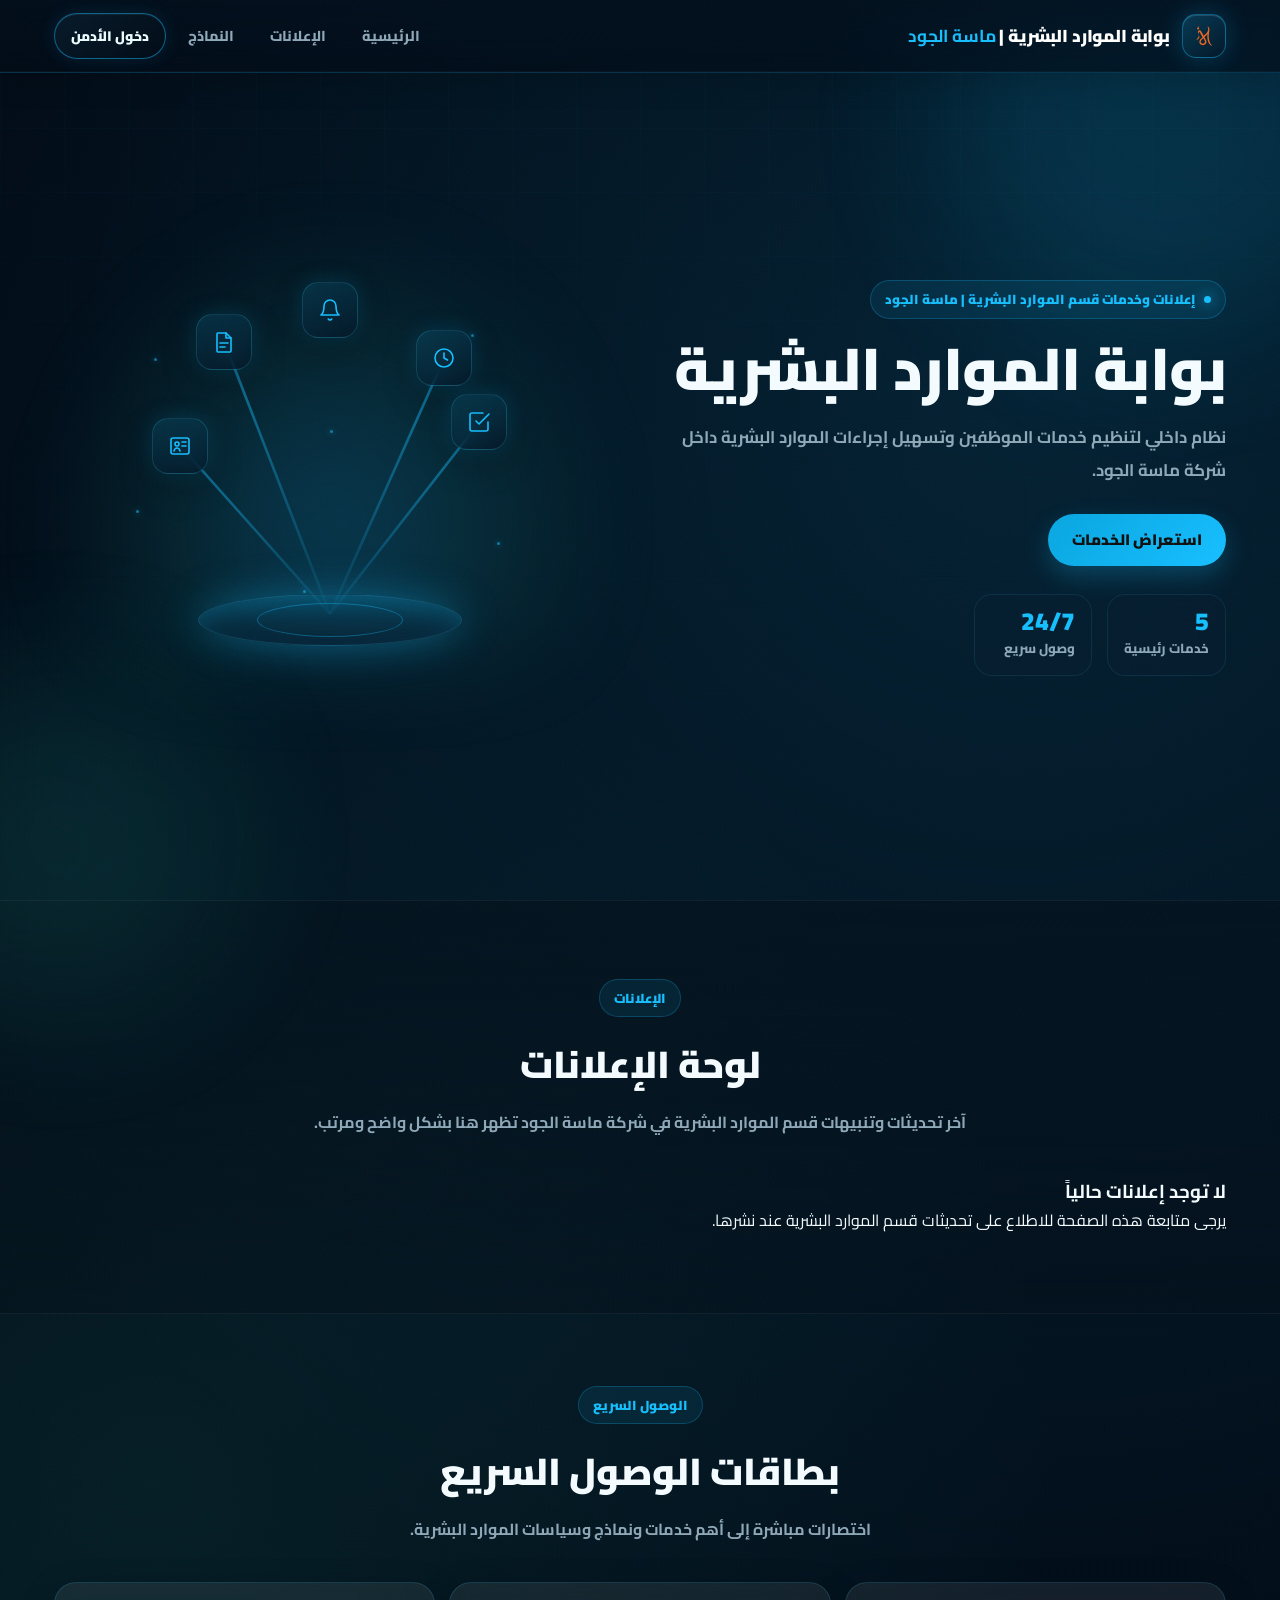
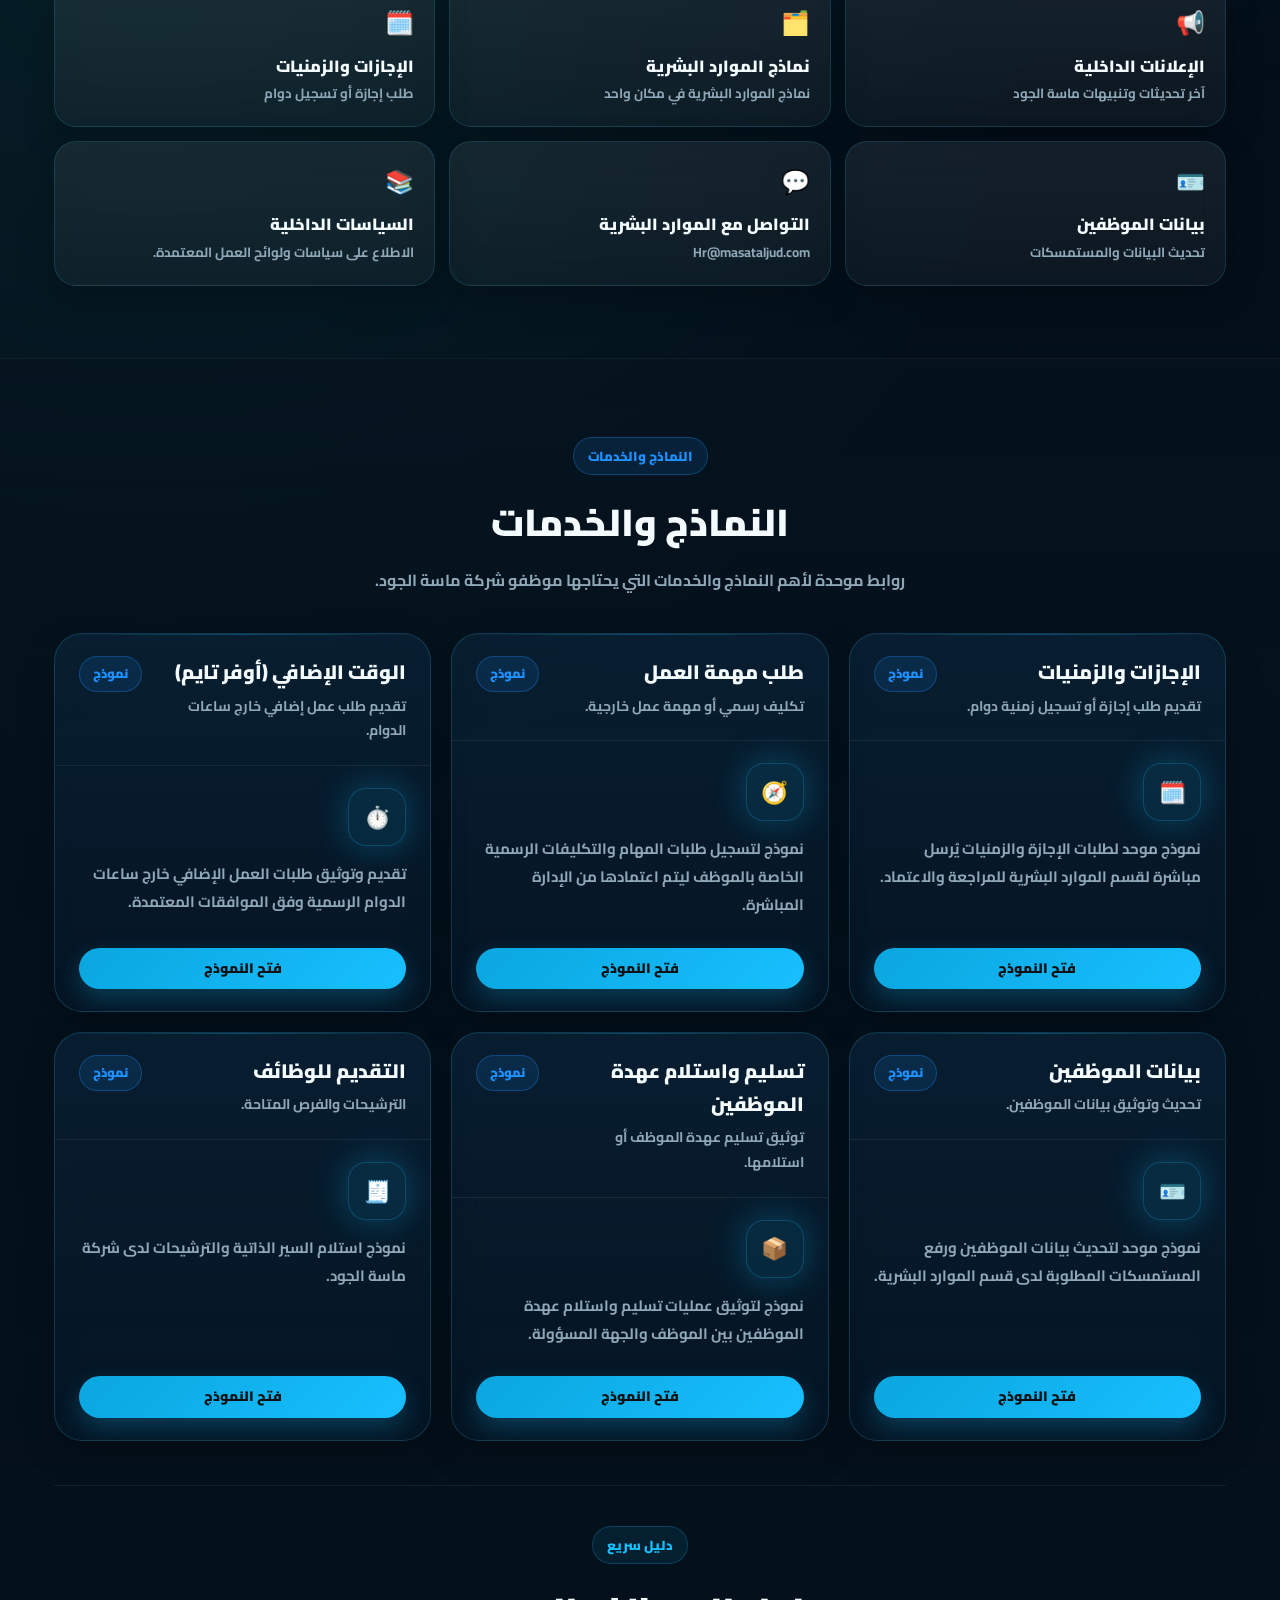
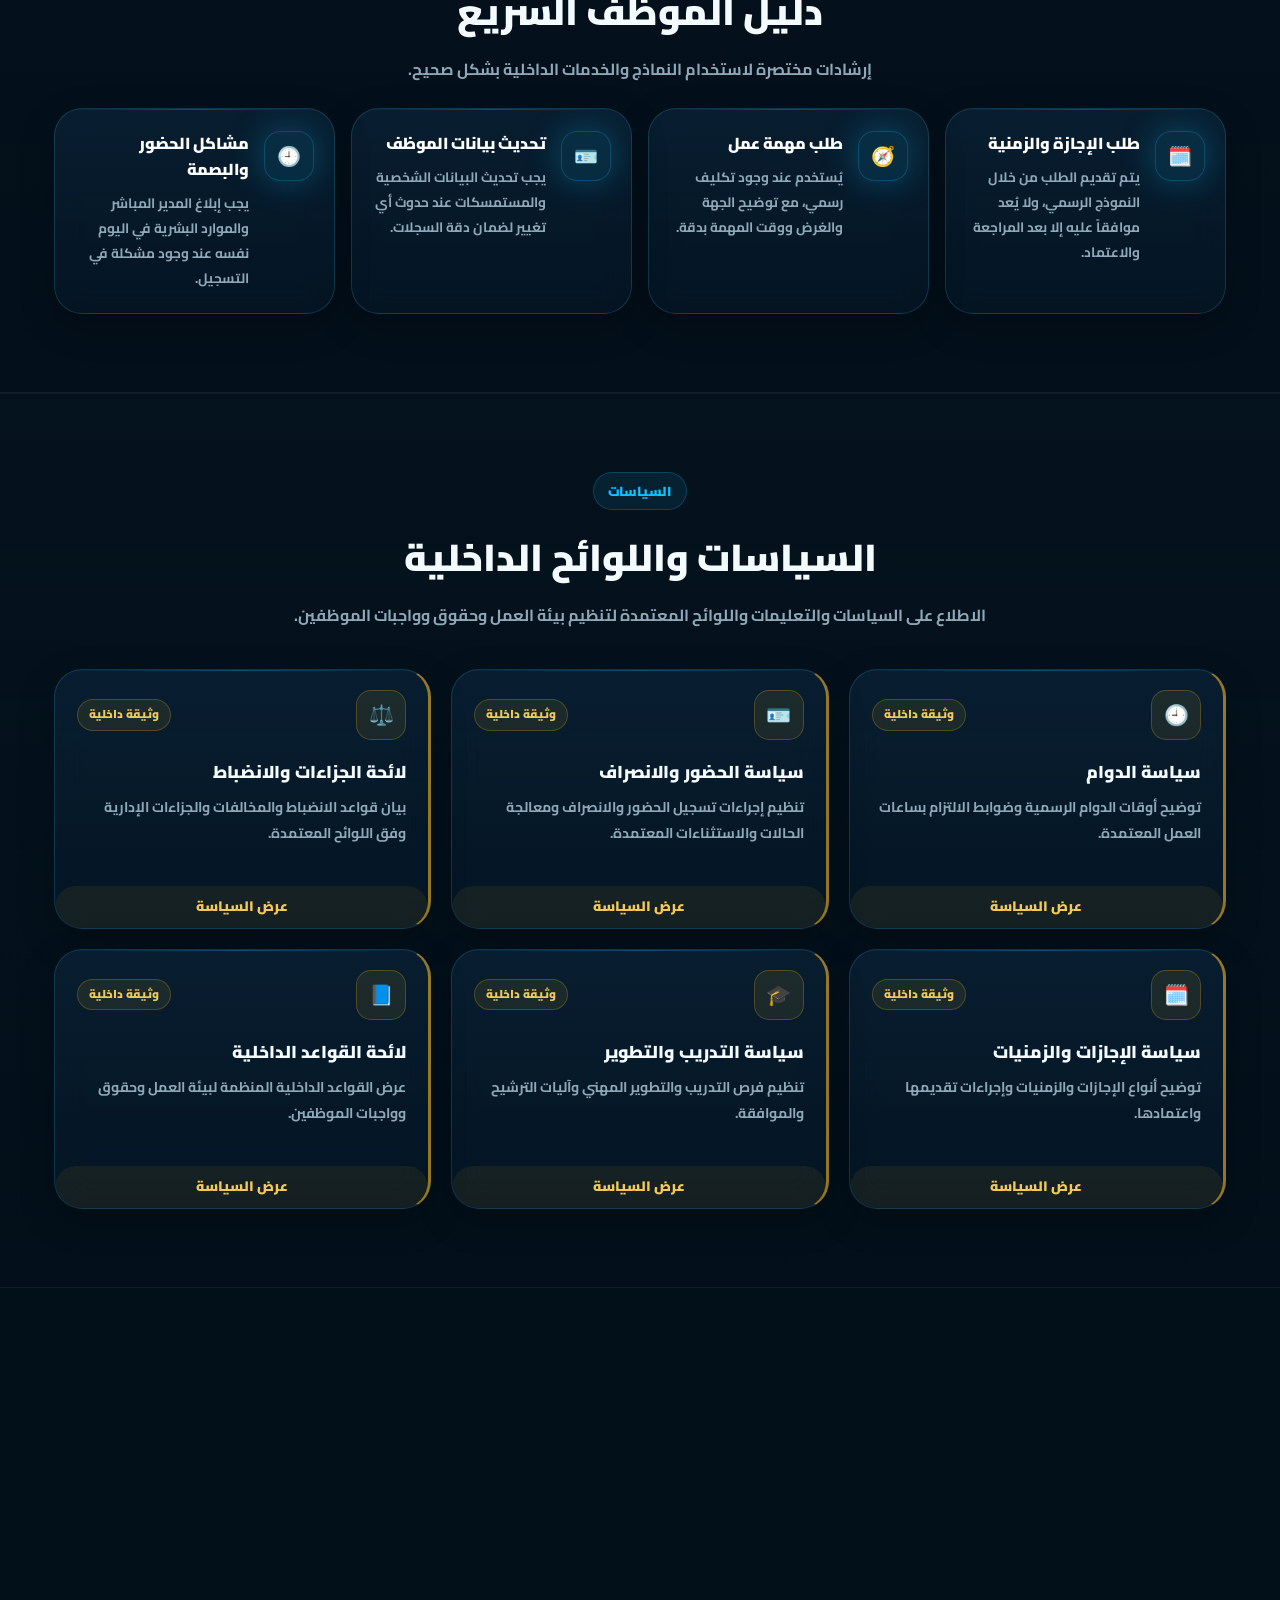
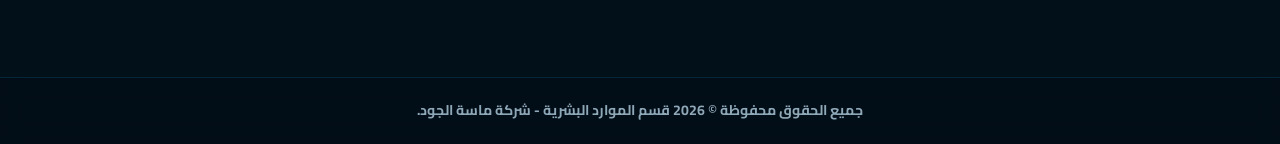
==== commit 25dc42d4: "Update index.html" ====
--- a/index.html
+++ b/index.html
@@ -7,14 +7,14 @@
   <meta name="mobile-web-app-capable" content="yes" />
   <meta name="apple-mobile-web-app-capable" content="yes" />
   <meta name="apple-mobile-web-app-status-bar-style" content="black-translucent" />
-  <meta name="apple-mobile-web-app-title" content="موارد ماسة الجود" />
+  <meta name="apple-mobile-web-app-title" content="موارد ماسة الجود" />
   <title>بوابة الموارد البشرية | شركة ماسة الجود</title>
   <link rel="preconnect" href="https://fonts.googleapis.com">
   <link href="https://fonts.googleapis.com/css2?family=Cairo:wght@300;400;600;700;800;900&display=swap" rel="stylesheet">
-  <link rel="manifest" href="manifest.json?v=6" />
+  <link rel="manifest" href="manifest.json?v=6" />
   <link rel="icon" type="image/png" sizes="192x192" href="icons/icon-192.png" />
   <link rel="apple-touch-icon" href="icons/icon-192.png" />
-  <link rel="stylesheet" href="styles.css?v=9" />
+  <link rel="stylesheet" href="styles.css?v=9" />
 </head>
 <body>
   <div class="bg-orb orb-1"></div>
@@ -44,7 +44,7 @@
       <div class="container hero-layout">
         <div class="hero-copy reveal">
           <div class="eyebrow"><span></span>إعلانات وخدمات قسم الموارد البشرية | ماسة الجود</div>
-          <h1>بوابة الموارد البشرية</h1>
+          <h1>بوابة الموارد البشرية</h1>
           <p>
             نظام داخلي لتنظيم خدمات الموظفين وتسهيل إجراءات الموارد البشرية داخل شركة ماسة الجود.
           </p>
@@ -143,105 +143,105 @@
       </div>
     </section>
 
-    <section id="announcements" class="content-section section-panel">
+    <section id="announcements" class="content-section section-panel">
       <div class="container">
         <div class="section-title reveal">
-          <span class="section-kicker">الإعلانات</span>
+          <span class="section-kicker">الإعلانات</span>
           <h2>لوحة الإعلانات</h2>
           <p>آخر تحديثات وتنبيهات قسم الموارد البشرية في شركة ماسة الجود تظهر هنا بشكل واضح ومرتب.</p>
         </div>
         <div class="ann-list" id="annList"></div>
-      </div>
-    </section>
-
-    <section class="quick-section" id="quickAccess">
-      <div class="container">
-        <div class="section-title reveal quick-section-title">
-          <span class="section-kicker">الوصول السريع</span>
-          <h2>بطاقات الوصول السريع</h2>
-          <p>اختصارات مباشرة إلى أهم خدمات ونماذج وسياسات الموارد البشرية.</p>
-        </div>
-        <div class="quick-grid"></div>
-      </div>
-    </section>
-
-    <section id="forms" class="content-section section-panel">
-      <div class="container">
-        <div class="section-title reveal">
-          <span class="section-kicker blue">النماذج والخدمات</span>
-          <h2>النماذج والخدمات</h2>
-          <p>روابط موحدة لأهم النماذج والخدمات التي يحتاجها موظفو شركة ماسة الجود.</p>
-        </div>
-
-        <div class="forms-grid"></div>
-
-        <div class="employee-guide-inline">
-          <div class="section-title reveal guide-section-title">
-            <span class="section-kicker">دليل سريع</span>
-            <h2>دليل الموظف السريع</h2>
-            <p>إرشادات مختصرة لاستخدام النماذج والخدمات الداخلية بشكل صحيح.</p>
-          </div>
-
-          <div class="employee-guide-grid">
-            <article class="card guide-card reveal">
-              <div class="icon-box" aria-hidden="true">🗓️</div>
-              <div class="guide-content">
-                <h3>طلب الإجازة والزمنية</h3>
-                <p>يتم تقديم الطلب من خلال النموذج الرسمي، ولا يُعد موافقاً عليه إلا بعد المراجعة والاعتماد.</p>
-              </div>
-            </article>
-
-            <article class="card guide-card reveal">
-              <div class="icon-box" aria-hidden="true">🧭</div>
-              <div class="guide-content">
-                <h3>طلب مهمة عمل</h3>
-                <p>يُستخدم عند وجود تكليف رسمي، مع توضيح الجهة والغرض ووقت المهمة بدقة.</p>
-              </div>
-            </article>
-
-            <article class="card guide-card reveal">
-              <div class="icon-box" aria-hidden="true">🪪</div>
-              <div class="guide-content">
-                <h3>تحديث بيانات الموظف</h3>
-                <p>يجب تحديث البيانات الشخصية والمستمسكات عند حدوث أي تغيير لضمان دقة السجلات.</p>
-              </div>
-            </article>
-
-            <article class="card guide-card reveal">
-              <div class="icon-box" aria-hidden="true">🕘</div>
-              <div class="guide-content">
-                <h3>مشاكل الحضور والبصمة</h3>
-                <p>يجب إبلاغ المدير المباشر والموارد البشرية في اليوم نفسه عند وجود مشكلة في التسجيل.</p>
-              </div>
-            </article>
-          </div>
-        </div>
-      </div>
-    </section>
-
-    <section id="policies" class="policies-section content-section section-panel">
-      <div class="container">
-        <div class="section-title reveal">
-          <span class="section-kicker policy-kicker">السياسات</span>
-          <h2>السياسات واللوائح الداخلية</h2>
-          <p>الاطلاع على السياسات والتعليمات واللوائح المعتمدة لتنظيم بيئة العمل وحقوق وواجبات الموظفين.</p>
-        </div>
-        <div class="policies-grid" id="policiesGrid"></div>
-      </div>
-    </section>
+      </div>
+    </section>
+
+    <section class="quick-section" id="quickAccess">
+      <div class="container">
+        <div class="section-title reveal quick-section-title">
+          <span class="section-kicker">الوصول السريع</span>
+          <h2>بطاقات الوصول السريع</h2>
+          <p>اختصارات مباشرة إلى أهم خدمات ونماذج وسياسات الموارد البشرية.</p>
+        </div>
+        <div class="quick-grid"></div>
+      </div>
+    </section>
+
+    <section id="forms" class="content-section section-panel">
+      <div class="container">
+        <div class="section-title reveal">
+          <span class="section-kicker blue">النماذج والخدمات</span>
+          <h2>النماذج والخدمات</h2>
+          <p>روابط موحدة لأهم النماذج والخدمات التي يحتاجها موظفو شركة ماسة الجود.</p>
+        </div>
+
+        <div class="forms-grid"></div>
+
+        <div class="employee-guide-inline">
+          <div class="section-title reveal guide-section-title">
+            <span class="section-kicker">دليل سريع</span>
+            <h2>دليل الموظف السريع</h2>
+            <p>إرشادات مختصرة لاستخدام النماذج والخدمات الداخلية بشكل صحيح.</p>
+          </div>
+
+          <div class="employee-guide-grid">
+            <article class="card guide-card reveal">
+              <div class="icon-box" aria-hidden="true">🗓️</div>
+              <div class="guide-content">
+                <h3>طلب الإجازة والزمنية</h3>
+                <p>يتم تقديم الطلب من خلال النموذج الرسمي، ولا يُعد موافقاً عليه إلا بعد المراجعة والاعتماد.</p>
+              </div>
+            </article>
+
+            <article class="card guide-card reveal">
+              <div class="icon-box" aria-hidden="true">🧭</div>
+              <div class="guide-content">
+                <h3>طلب مهمة عمل</h3>
+                <p>يُستخدم عند وجود تكليف رسمي، مع توضيح الجهة والغرض ووقت المهمة بدقة.</p>
+              </div>
+            </article>
+
+            <article class="card guide-card reveal">
+              <div class="icon-box" aria-hidden="true">🪪</div>
+              <div class="guide-content">
+                <h3>تحديث بيانات الموظف</h3>
+                <p>يجب تحديث البيانات الشخصية والمستمسكات عند حدوث أي تغيير لضمان دقة السجلات.</p>
+              </div>
+            </article>
+
+            <article class="card guide-card reveal">
+              <div class="icon-box" aria-hidden="true">🕘</div>
+              <div class="guide-content">
+                <h3>مشاكل الحضور والبصمة</h3>
+                <p>يجب إبلاغ المدير المباشر والموارد البشرية في اليوم نفسه عند وجود مشكلة في التسجيل.</p>
+              </div>
+            </article>
+          </div>
+        </div>
+      </div>
+    </section>
+
+    <section id="policies" class="policies-section content-section section-panel">
+      <div class="container">
+        <div class="section-title reveal">
+          <span class="section-kicker policy-kicker">السياسات</span>
+          <h2>السياسات واللوائح الداخلية</h2>
+          <p>الاطلاع على السياسات والتعليمات واللوائح المعتمدة لتنظيم بيئة العمل وحقوق وواجبات الموظفين.</p>
+        </div>
+        <div class="policies-grid" id="policiesGrid"></div>
+      </div>
+    </section>
 
     <section id="info" class="info-section content-section">
       <div class="container">
         <div class="contact-panel reveal">
           <div>
-            <span class="section-kicker">التواصل</span>
+            <span class="section-kicker">التواصل</span>
             <h2>معلومات التواصل</h2>
             <p>نعمل لتنظيم بيئة العمل وتسهيل خدمات الموظفين.</p>
           </div>
           <div class="contact-items">
             <div class="contact-item">📞 <span id="hrPhone">+9647880061999</span></div>
             <div class="contact-item">✉️ <a id="hrEmail" href="mailto:Hr@masataljud.com">Hr@masataljud.com</a></div>
-            <div class="contact-item">🕘 السبت–الخميس 8:30–4:30</div>
+            <div class="contact-item">🕘 السبت - الخميس 08:00ص - 03:00م</div>
           </div>
         </div>
       </div>
@@ -265,17 +265,17 @@
         <input type="password" id="adminPassword" placeholder="أدخل كلمة المرور" class="admin-password-input" />
         <div id="adminLoginError" class="admin-login-error"></div>
         <div class="admin-login-actions">
-          <button class="btn btn-primary" id="adminLoginSubmit" type="button" onclick="submitAdminLogin()">دخول</button>
+          <button class="btn btn-primary" id="adminLoginSubmit" type="button" onclick="submitAdminLogin()">دخول</button>
           <button class="btn btn-outline-dark" type="button" onclick="closeAdminLogin()">إلغاء</button>
         </div>
       </div>
     </div>
   </div>
 
-  <script src="script.js?v=9"></script>
+  <script src="script.js?v=9"></script>
   <script>
     if ("serviceWorker" in navigator) {
-      window.addEventListener("load", () => navigator.serviceWorker.register("./service-worker.js?v=11"));
+      window.addEventListener("load", () => navigator.serviceWorker.register("./service-worker.js?v=11"));
     }
   </script>
 </body>
